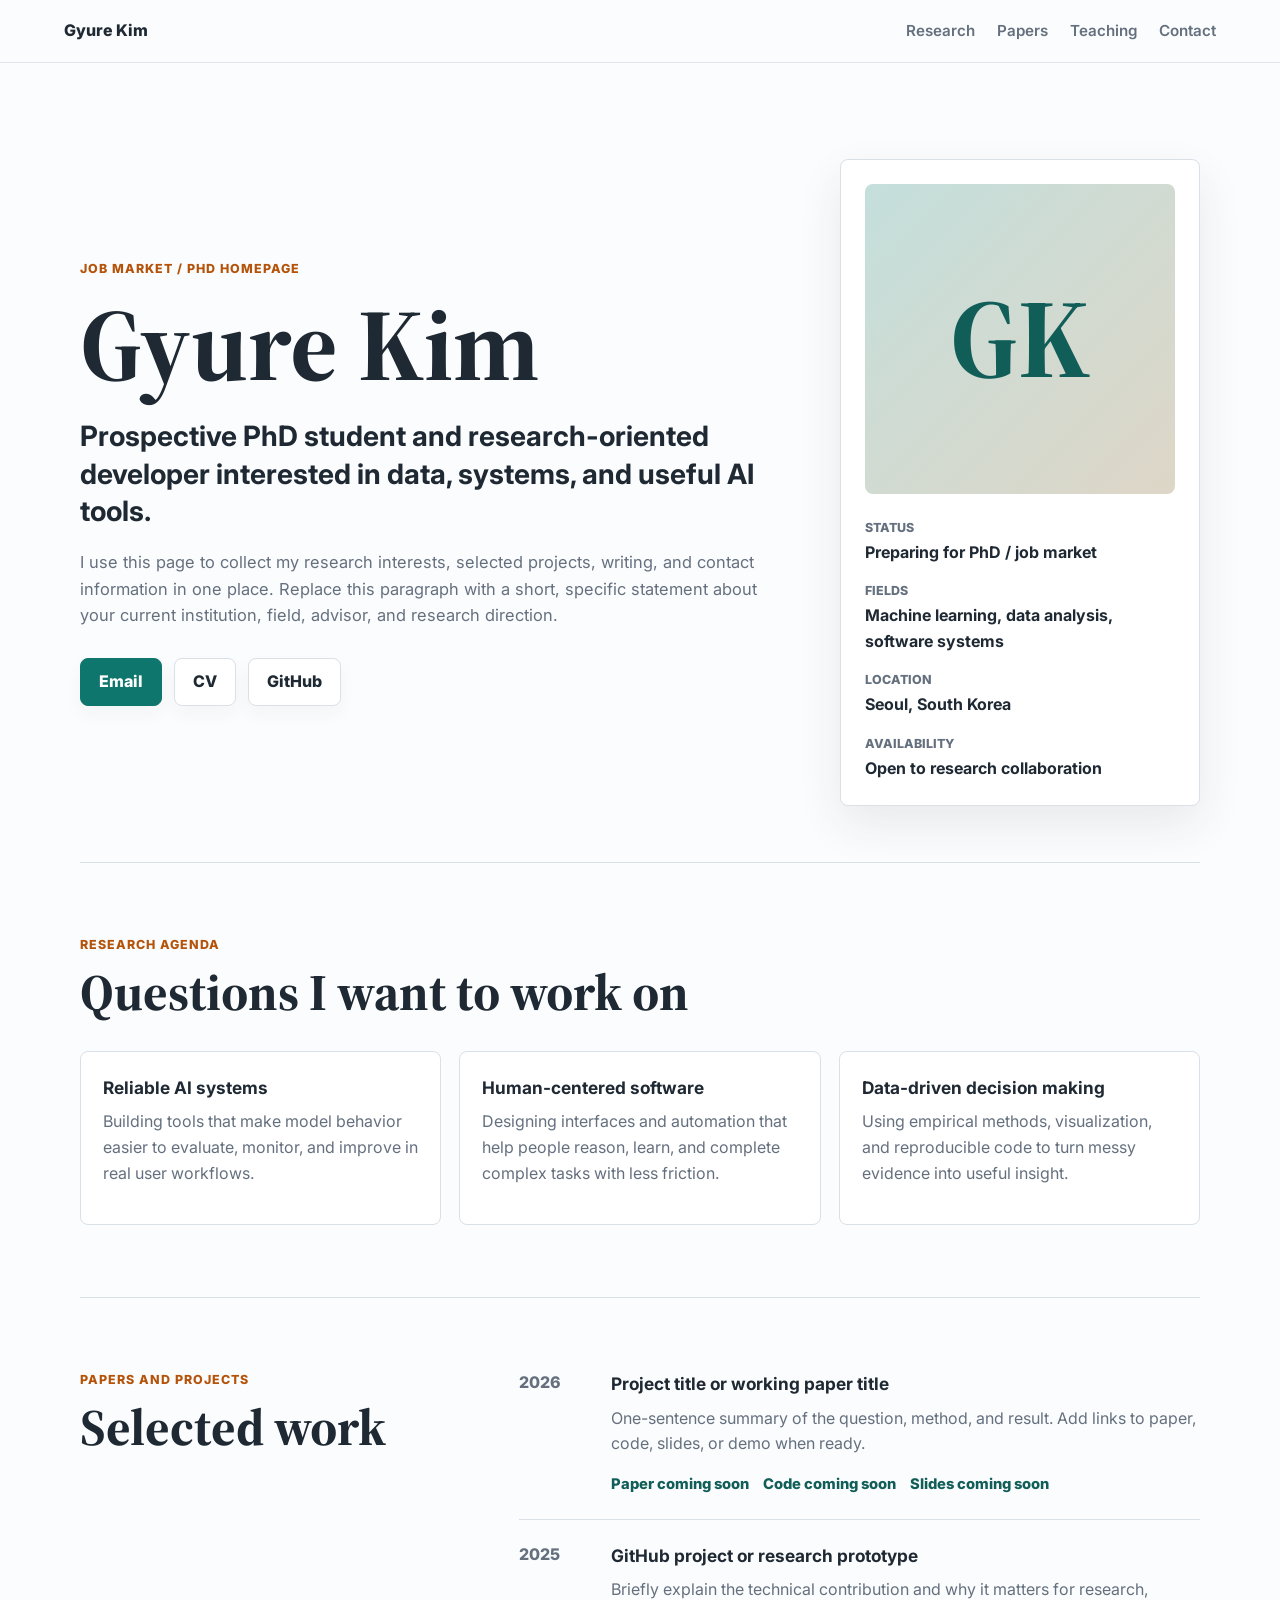
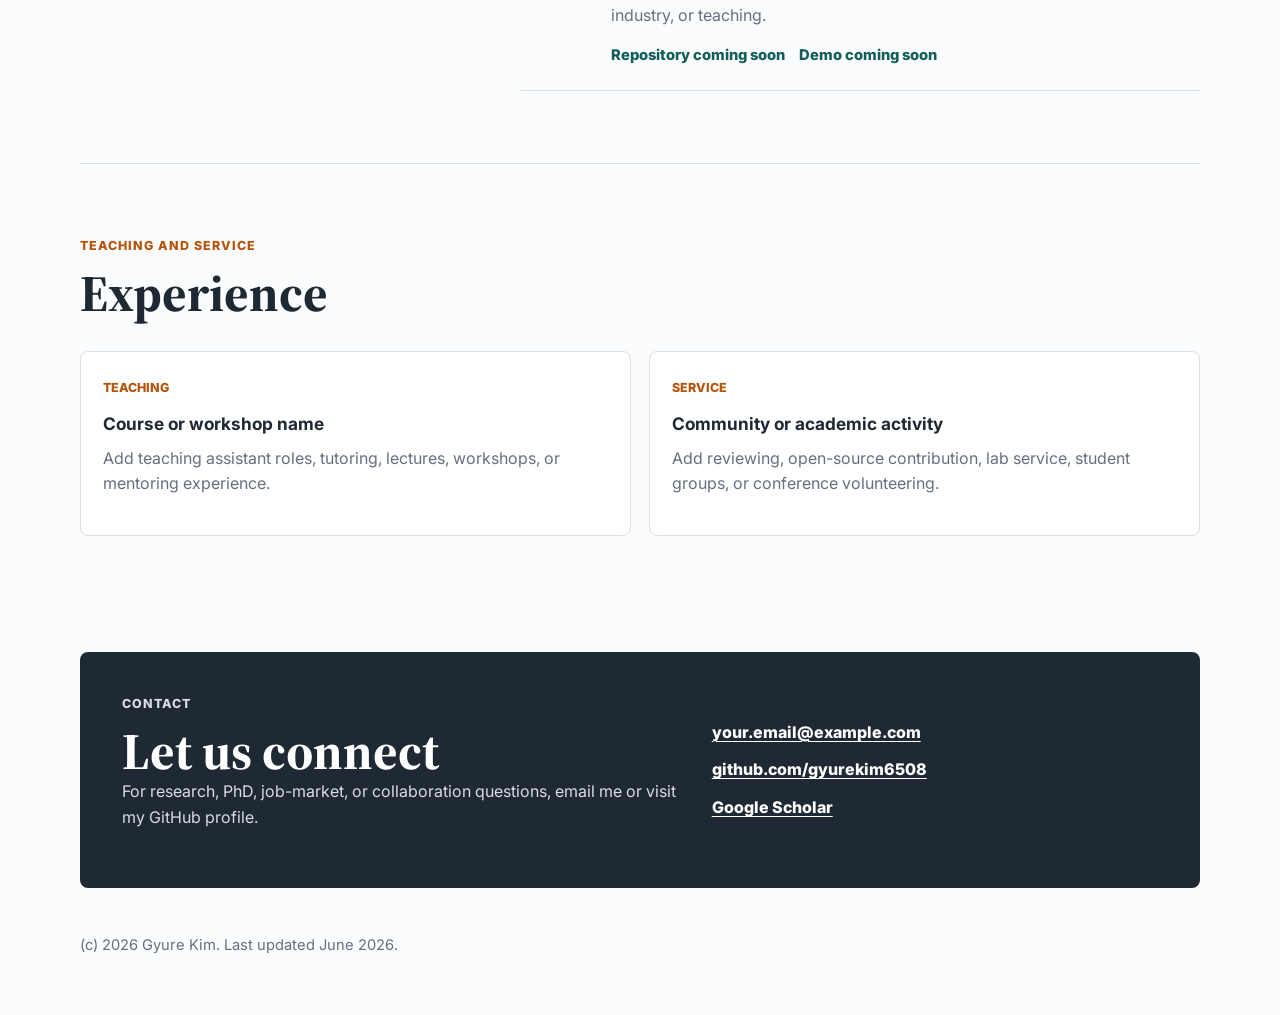
==== index.html @ 722abc33 "initial" ====
<!DOCTYPE html>
<html lang="en">
<head>
  <meta charset="UTF-8">
  <meta name="viewport" content="width=device-width, initial-scale=1.0">
  <meta name="description" content="Academic and job market homepage for Gyure Kim.">
  <title>Gyure Kim | Academic Homepage</title>
  <link rel="preconnect" href="https://fonts.googleapis.com">
  <link rel="preconnect" href="https://fonts.gstatic.com" crossorigin>
  <link href="https://fonts.googleapis.com/css2?family=Inter:wght@400;500;600;700;800&family=Source+Serif+4:wght@500;600;700&display=swap" rel="stylesheet">
  <link rel="stylesheet" href="styles.css">
</head>
<body>
  <header class="site-header">
    <a class="brand" href="#top">Gyure Kim</a>
    <nav class="nav" aria-label="Main navigation">
      <a href="#research">Research</a>
      <a href="#papers">Papers</a>
      <a href="#teaching">Teaching</a>
      <a href="#contact">Contact</a>
    </nav>
  </header>

  <main id="top">
    <section class="hero">
      <div class="hero-copy">
        <p class="eyebrow">Job market / PhD homepage</p>
        <h1>Gyure Kim</h1>
        <p class="subtitle">Prospective PhD student and research-oriented developer interested in data, systems, and useful AI tools.</p>
        <p class="intro">
          I use this page to collect my research interests, selected projects, writing, and contact information in one place.
          Replace this paragraph with a short, specific statement about your current institution, field, advisor, and research direction.
        </p>
        <div class="actions" aria-label="Important links">
          <a class="button primary" href="mailto:your.email@example.com">Email</a>
          <a class="button" href="cv.pdf">CV</a>
          <a class="button" href="https://github.com/gyurekim6508">GitHub</a>
        </div>
      </div>

      <aside class="profile-panel" aria-label="Profile summary">
        <div class="portrait" aria-hidden="true">GK</div>
        <dl>
          <div>
            <dt>Status</dt>
            <dd>Preparing for PhD / job market</dd>
          </div>
          <div>
            <dt>Fields</dt>
            <dd>Machine learning, data analysis, software systems</dd>
          </div>
          <div>
            <dt>Location</dt>
            <dd>Seoul, South Korea</dd>
          </div>
          <div>
            <dt>Availability</dt>
            <dd>Open to research collaboration</dd>
          </div>
        </dl>
      </aside>
    </section>

    <section class="section" id="research">
      <div class="section-heading">
        <p class="eyebrow">Research agenda</p>
        <h2>Questions I want to work on</h2>
      </div>
      <div class="research-grid">
        <article>
          <h3>Reliable AI systems</h3>
          <p>Building tools that make model behavior easier to evaluate, monitor, and improve in real user workflows.</p>
        </article>
        <article>
          <h3>Human-centered software</h3>
          <p>Designing interfaces and automation that help people reason, learn, and complete complex tasks with less friction.</p>
        </article>
        <article>
          <h3>Data-driven decision making</h3>
          <p>Using empirical methods, visualization, and reproducible code to turn messy evidence into useful insight.</p>
        </article>
      </div>
    </section>

    <section class="section split" id="papers">
      <div class="section-heading">
        <p class="eyebrow">Papers and projects</p>
        <h2>Selected work</h2>
      </div>
      <div class="work-list">
        <article class="work-item">
          <p class="year">2026</p>
          <div>
            <h3>Project title or working paper title</h3>
            <p>One-sentence summary of the question, method, and result. Add links to paper, code, slides, or demo when ready.</p>
            <div class="links">
              <span>Paper coming soon</span>
              <span>Code coming soon</span>
              <span>Slides coming soon</span>
            </div>
          </div>
        </article>
        <article class="work-item">
          <p class="year">2025</p>
          <div>
            <h3>GitHub project or research prototype</h3>
            <p>Briefly explain the technical contribution and why it matters for research, industry, or teaching.</p>
            <div class="links">
              <span>Repository coming soon</span>
              <span>Demo coming soon</span>
            </div>
          </div>
        </article>
      </div>
    </section>

    <section class="section" id="teaching">
      <div class="section-heading">
        <p class="eyebrow">Teaching and service</p>
        <h2>Experience</h2>
      </div>
      <div class="timeline">
        <article>
          <span>Teaching</span>
          <h3>Course or workshop name</h3>
          <p>Add teaching assistant roles, tutoring, lectures, workshops, or mentoring experience.</p>
        </article>
        <article>
          <span>Service</span>
          <h3>Community or academic activity</h3>
          <p>Add reviewing, open-source contribution, lab service, student groups, or conference volunteering.</p>
        </article>
      </div>
    </section>

    <section class="contact-band" id="contact">
      <div>
        <p class="eyebrow">Contact</p>
        <h2>Let us connect</h2>
        <p>For research, PhD, job-market, or collaboration questions, email me or visit my GitHub profile.</p>
      </div>
      <div class="contact-links">
        <a href="mailto:your.email@example.com">your.email@example.com</a>
        <a href="https://github.com/gyurekim6508">github.com/gyurekim6508</a>
        <a href="https://scholar.google.com/">Google Scholar</a>
      </div>
    </section>
  </main>

  <footer>
    <p>(c) 2026 Gyure Kim. Last updated June 2026.</p>
  </footer>
</body>
</html>
---- styles.css ----
:root {
  --ink: #1f2933;
  --muted: #65707f;
  --line: #d9e0e7;
  --paper: #fbfcfd;
  --panel: #ffffff;
  --accent: #0f766e;
  --accent-dark: #115e59;
  --warm: #b45309;
  --soft: #e7f3f1;
  --shadow: 0 18px 45px rgba(31, 41, 51, 0.09);
}

* {
  box-sizing: border-box;
}

html {
  scroll-behavior: smooth;
}

body {
  margin: 0;
  color: var(--ink);
  background: var(--paper);
  font-family: Inter, system-ui, -apple-system, BlinkMacSystemFont, "Segoe UI", sans-serif;
  line-height: 1.6;
}

a {
  color: inherit;
}

.site-header {
  position: sticky;
  top: 0;
  z-index: 10;
  display: flex;
  align-items: center;
  justify-content: space-between;
  gap: 24px;
  padding: 18px clamp(20px, 5vw, 72px);
  border-bottom: 1px solid rgba(217, 224, 231, 0.82);
  background: rgba(251, 252, 253, 0.9);
  backdrop-filter: blur(16px);
}

.brand {
  font-weight: 800;
  text-decoration: none;
}

.nav {
  display: flex;
  flex-wrap: wrap;
  justify-content: flex-end;
  gap: 10px 22px;
  color: var(--muted);
  font-size: 0.95rem;
  font-weight: 600;
}

.nav a {
  text-decoration: none;
}

.nav a:hover {
  color: var(--accent);
}

main {
  width: min(1120px, calc(100% - 40px));
  margin: 0 auto;
}

.hero {
  display: grid;
  grid-template-columns: minmax(0, 1.45fr) minmax(280px, 0.75fr);
  gap: clamp(28px, 5vw, 72px);
  align-items: center;
  min-height: 76vh;
  padding: clamp(48px, 8vw, 96px) 0 56px;
}

.eyebrow {
  margin: 0 0 10px;
  color: var(--warm);
  font-size: 0.78rem;
  font-weight: 800;
  letter-spacing: 0.08em;
  text-transform: uppercase;
}

h1,
h2,
h3,
p {
  margin-top: 0;
}

h1,
h2 {
  font-family: "Source Serif 4", Georgia, serif;
  line-height: 1.08;
}

h1 {
  margin-bottom: 18px;
  font-size: clamp(3.2rem, 8vw, 6.7rem);
}

h2 {
  margin-bottom: 0;
  font-size: clamp(2rem, 4vw, 3.4rem);
}

h3 {
  margin-bottom: 8px;
  font-size: 1.08rem;
}

.subtitle {
  max-width: 760px;
  margin-bottom: 18px;
  font-size: clamp(1.24rem, 2.2vw, 1.75rem);
  font-weight: 700;
  line-height: 1.35;
}

.intro {
  max-width: 710px;
  color: var(--muted);
  font-size: 1.03rem;
}

.actions {
  display: flex;
  flex-wrap: wrap;
  gap: 12px;
  margin-top: 30px;
}

.button {
  display: inline-flex;
  align-items: center;
  justify-content: center;
  min-height: 44px;
  padding: 10px 18px;
  border: 1px solid var(--line);
  border-radius: 8px;
  background: var(--panel);
  font-weight: 800;
  text-decoration: none;
  box-shadow: 0 8px 18px rgba(31, 41, 51, 0.04);
}

.button.primary {
  border-color: var(--accent);
  background: var(--accent);
  color: #ffffff;
}

.button:hover {
  transform: translateY(-1px);
}

.profile-panel {
  padding: 24px;
  border: 1px solid var(--line);
  border-radius: 8px;
  background: var(--panel);
  box-shadow: var(--shadow);
}

.portrait {
  display: grid;
  place-items: center;
  width: 100%;
  aspect-ratio: 1 / 1;
  margin-bottom: 24px;
  border-radius: 8px;
  background:
    linear-gradient(135deg, rgba(15, 118, 110, 0.16), rgba(180, 83, 9, 0.18)),
    var(--soft);
  color: var(--accent-dark);
  font-family: "Source Serif 4", Georgia, serif;
  font-size: clamp(4rem, 12vw, 7rem);
  font-weight: 700;
}

dl {
  display: grid;
  gap: 16px;
  margin: 0;
}

dt {
  color: var(--muted);
  font-size: 0.78rem;
  font-weight: 800;
  text-transform: uppercase;
}

dd {
  margin: 2px 0 0;
  font-weight: 700;
}

.section {
  padding: 72px 0;
  border-top: 1px solid var(--line);
}

.section-heading {
  max-width: 760px;
  margin-bottom: 30px;
}

.research-grid {
  display: grid;
  grid-template-columns: repeat(3, minmax(0, 1fr));
  gap: 18px;
}

.research-grid article,
.timeline article {
  padding: 22px;
  border: 1px solid var(--line);
  border-radius: 8px;
  background: var(--panel);
}

.research-grid p,
.timeline p,
.work-item p {
  color: var(--muted);
}

.split {
  display: grid;
  grid-template-columns: 0.72fr 1.28fr;
  gap: clamp(28px, 5vw, 56px);
}

.work-list {
  display: grid;
  gap: 22px;
}

.work-item {
  display: grid;
  grid-template-columns: 72px 1fr;
  gap: 20px;
  padding-bottom: 22px;
  border-bottom: 1px solid var(--line);
}

.year {
  color: var(--accent-dark);
  font-weight: 800;
}

.links {
  display: flex;
  flex-wrap: wrap;
  gap: 14px;
}

.links span,
.contact-links a {
  color: var(--accent-dark);
  font-weight: 800;
}

.contact-links a {
  text-decoration-thickness: 0.08em;
  text-underline-offset: 0.2em;
}

.links span {
  font-size: 0.92rem;
}

.timeline {
  display: grid;
  grid-template-columns: repeat(2, minmax(0, 1fr));
  gap: 18px;
}

.timeline span {
  display: inline-block;
  margin-bottom: 12px;
  color: var(--warm);
  font-size: 0.78rem;
  font-weight: 800;
  text-transform: uppercase;
}

.contact-band {
  display: grid;
  grid-template-columns: 1fr 0.8fr;
  gap: 32px;
  align-items: center;
  margin: 44px 0 28px;
  padding: clamp(26px, 5vw, 42px);
  border-radius: 8px;
  background: var(--ink);
  color: #ffffff;
}

.contact-band p {
  color: #d7dde4;
}

.contact-links {
  display: grid;
  gap: 12px;
}

.contact-links a {
  color: #ffffff;
}

footer {
  width: min(1120px, calc(100% - 40px));
  margin: 0 auto;
  padding: 18px 0 42px;
  color: var(--muted);
  font-size: 0.92rem;
}

@media (max-width: 820px) {
  .site-header {
    align-items: flex-start;
    flex-direction: column;
  }

  .nav {
    justify-content: flex-start;
  }

  .hero,
  .split,
  .contact-band {
    grid-template-columns: 1fr;
  }

  .hero {
    min-height: auto;
  }

  .profile-panel {
    max-width: 430px;
  }

  .research-grid,
  .timeline {
    grid-template-columns: 1fr;
  }
}

@media (max-width: 520px) {
  main,
  footer {
    width: min(100% - 28px, 1120px);
  }

  .site-header {
    padding: 14px;
  }

  .nav {
    gap: 8px 14px;
    font-size: 0.88rem;
  }

  h1 {
    font-size: 3rem;
  }

  .work-item {
    grid-template-columns: 1fr;
    gap: 4px;
  }
}
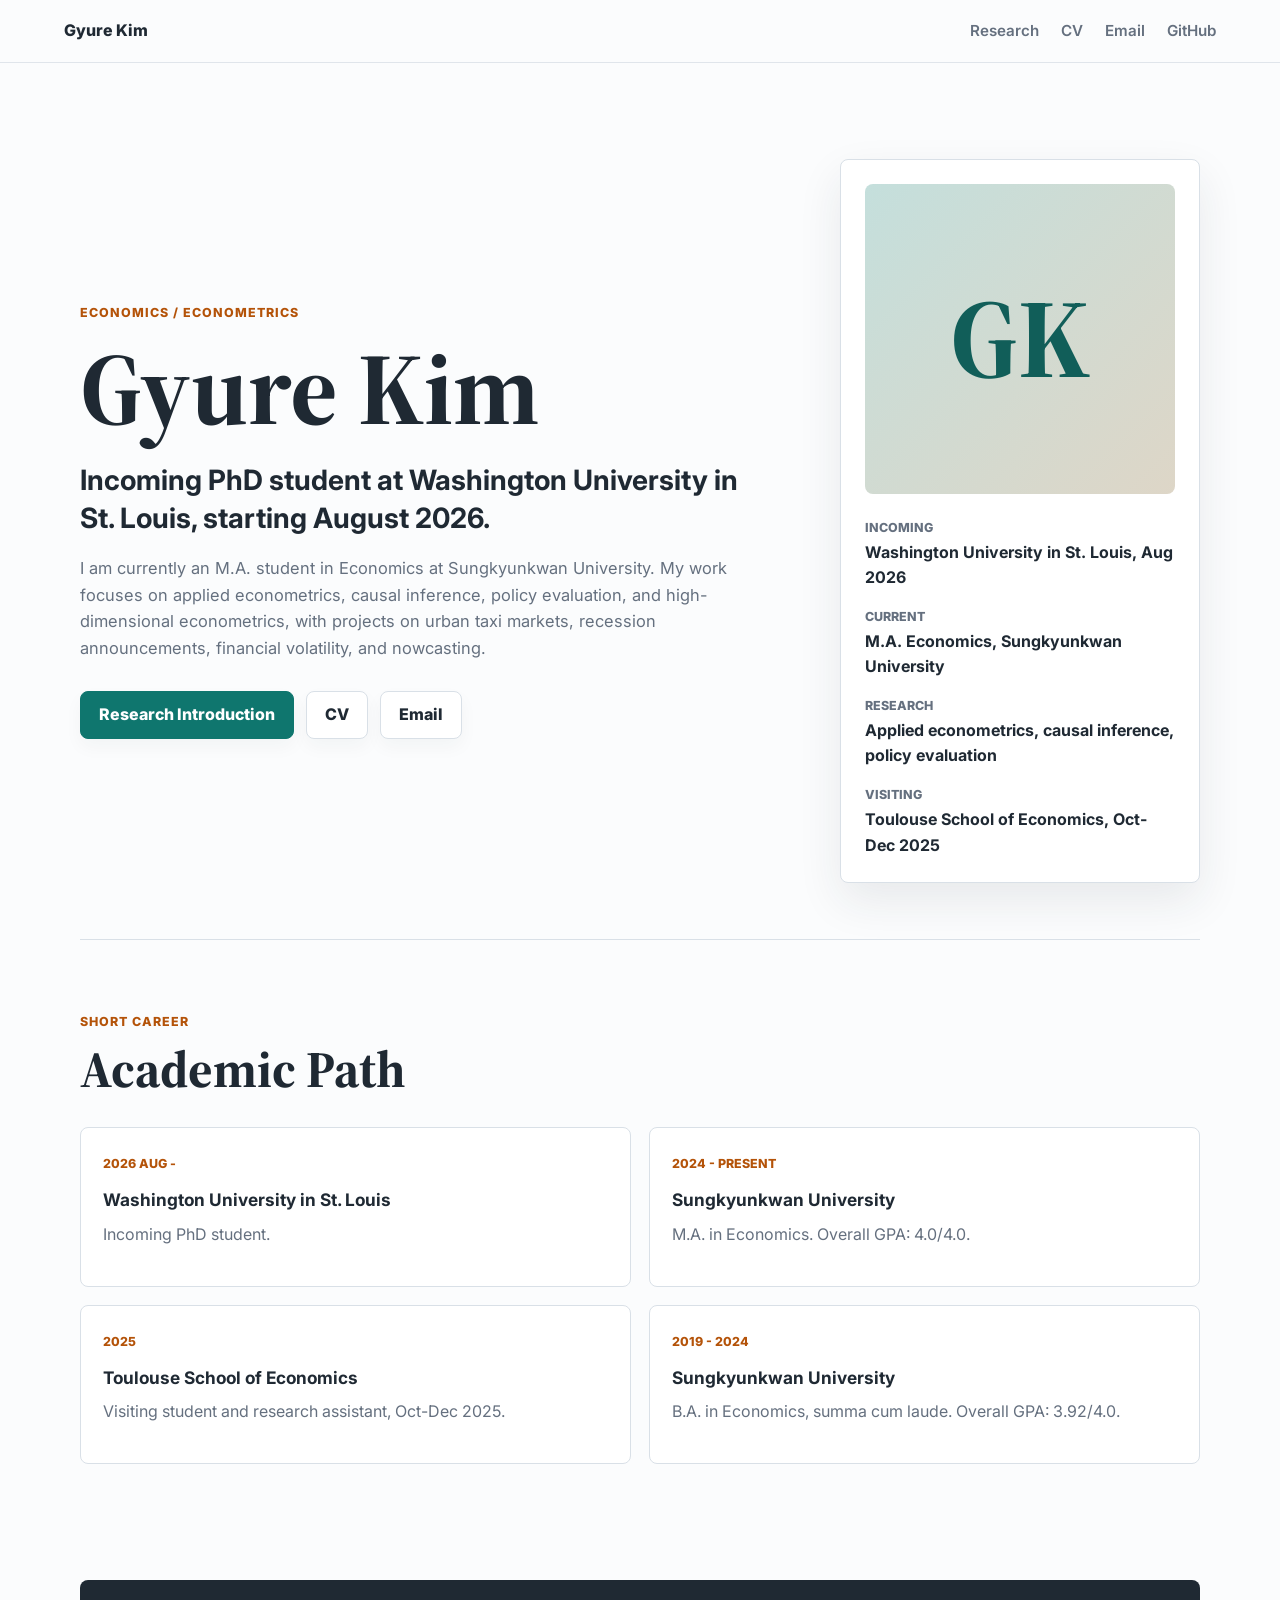
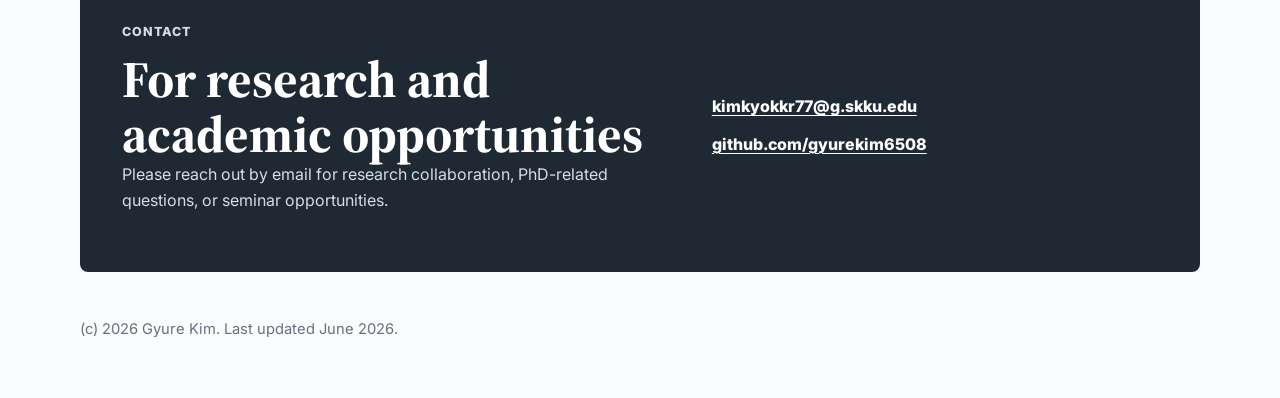
==== commit b72b9296: "second" ====
--- a/index.html
+++ b/index.html
@@ -3,8 +3,8 @@
 <head>
   <meta charset="UTF-8">
   <meta name="viewport" content="width=device-width, initial-scale=1.0">
-  <meta name="description" content="Academic and job market homepage for Gyure Kim.">
-  <title>Gyure Kim | Academic Homepage</title>
+  <meta name="description" content="Gyure Kim academic homepage.">
+  <title>Gyure Kim</title>
   <link rel="preconnect" href="https://fonts.googleapis.com">
   <link rel="preconnect" href="https://fonts.gstatic.com" crossorigin>
   <link href="https://fonts.googleapis.com/css2?family=Inter:wght@400;500;600;700;800&family=Source+Serif+4:wght@500;600;700&display=swap" rel="stylesheet">
@@ -12,137 +12,96 @@
 </head>
 <body>
   <header class="site-header">
-    <a class="brand" href="#top">Gyure Kim</a>
+    <a class="brand" href="index.html">Gyure Kim</a>
     <nav class="nav" aria-label="Main navigation">
-      <a href="#research">Research</a>
-      <a href="#papers">Papers</a>
-      <a href="#teaching">Teaching</a>
-      <a href="#contact">Contact</a>
+      <a href="research.html">Research</a>
+      <a href="cv.html">CV</a>
+      <a href="mailto:kimkyokkr77@g.skku.edu">Email</a>
+      <a href="https://github.com/gyurekim6508">GitHub</a>
     </nav>
   </header>
 
-  <main id="top">
-    <section class="hero">
+  <main>
+    <section class="home-hero">
       <div class="hero-copy">
-        <p class="eyebrow">Job market / PhD homepage</p>
+        <p class="eyebrow">Economics / econometrics</p>
         <h1>Gyure Kim</h1>
-        <p class="subtitle">Prospective PhD student and research-oriented developer interested in data, systems, and useful AI tools.</p>
+        <p class="subtitle">
+          Incoming PhD student at Washington University in St. Louis, starting August 2026.
+        </p>
         <p class="intro">
-          I use this page to collect my research interests, selected projects, writing, and contact information in one place.
-          Replace this paragraph with a short, specific statement about your current institution, field, advisor, and research direction.
+          I am currently an M.A. student in Economics at Sungkyunkwan University. My work focuses on applied econometrics,
+          causal inference, policy evaluation, and high-dimensional econometrics, with projects on urban taxi markets,
+          recession announcements, financial volatility, and nowcasting.
         </p>
         <div class="actions" aria-label="Important links">
-          <a class="button primary" href="mailto:your.email@example.com">Email</a>
-          <a class="button" href="cv.pdf">CV</a>
-          <a class="button" href="https://github.com/gyurekim6508">GitHub</a>
+          <a class="button primary" href="research.html">Research Introduction</a>
+          <a class="button" href="cv.html">CV</a>
+          <a class="button" href="mailto:kimkyokkr77@g.skku.edu">Email</a>
         </div>
       </div>
 
-      <aside class="profile-panel" aria-label="Profile summary">
+      <aside class="profile-panel compact" aria-label="Short profile">
         <div class="portrait" aria-hidden="true">GK</div>
         <dl>
           <div>
-            <dt>Status</dt>
-            <dd>Preparing for PhD / job market</dd>
+            <dt>Incoming</dt>
+            <dd>Washington University in St. Louis, Aug 2026</dd>
           </div>
           <div>
-            <dt>Fields</dt>
-            <dd>Machine learning, data analysis, software systems</dd>
+            <dt>Current</dt>
+            <dd>M.A. Economics, Sungkyunkwan University</dd>
           </div>
           <div>
-            <dt>Location</dt>
-            <dd>Seoul, South Korea</dd>
+            <dt>Research</dt>
+            <dd>Applied econometrics, causal inference, policy evaluation</dd>
           </div>
           <div>
-            <dt>Availability</dt>
-            <dd>Open to research collaboration</dd>
+            <dt>Visiting</dt>
+            <dd>Toulouse School of Economics, Oct-Dec 2025</dd>
           </div>
         </dl>
       </aside>
     </section>
 
-    <section class="section" id="research">
+    <section class="section">
       <div class="section-heading">
-        <p class="eyebrow">Research agenda</p>
-        <h2>Questions I want to work on</h2>
+        <p class="eyebrow">Short career</p>
+        <h2>Academic Path</h2>
       </div>
-      <div class="research-grid">
+      <div class="timeline">
         <article>
-          <h3>Reliable AI systems</h3>
-          <p>Building tools that make model behavior easier to evaluate, monitor, and improve in real user workflows.</p>
+          <span>2026 Aug -</span>
+          <h3>Washington University in St. Louis</h3>
+          <p>Incoming PhD student.</p>
         </article>
         <article>
-          <h3>Human-centered software</h3>
-          <p>Designing interfaces and automation that help people reason, learn, and complete complex tasks with less friction.</p>
+          <span>2024 - Present</span>
+          <h3>Sungkyunkwan University</h3>
+          <p>M.A. in Economics. Overall GPA: 4.0/4.0.</p>
         </article>
         <article>
-          <h3>Data-driven decision making</h3>
-          <p>Using empirical methods, visualization, and reproducible code to turn messy evidence into useful insight.</p>
+          <span>2025</span>
+          <h3>Toulouse School of Economics</h3>
+          <p>Visiting student and research assistant, Oct-Dec 2025.</p>
+        </article>
+        <article>
+          <span>2019 - 2024</span>
+          <h3>Sungkyunkwan University</h3>
+          <p>B.A. in Economics, summa cum laude. Overall GPA: 3.92/4.0.</p>
         </article>
       </div>
     </section>
 
-    <section class="section split" id="papers">
-      <div class="section-heading">
-        <p class="eyebrow">Papers and projects</p>
-        <h2>Selected work</h2>
-      </div>
-      <div class="work-list">
-        <article class="work-item">
-          <p class="year">2026</p>
-          <div>
-            <h3>Project title or working paper title</h3>
-            <p>One-sentence summary of the question, method, and result. Add links to paper, code, slides, or demo when ready.</p>
-            <div class="links">
-              <span>Paper coming soon</span>
-              <span>Code coming soon</span>
-              <span>Slides coming soon</span>
-            </div>
-          </div>
-        </article>
-        <article class="work-item">
-          <p class="year">2025</p>
-          <div>
-            <h3>GitHub project or research prototype</h3>
-            <p>Briefly explain the technical contribution and why it matters for research, industry, or teaching.</p>
-            <div class="links">
-              <span>Repository coming soon</span>
-              <span>Demo coming soon</span>
-            </div>
-          </div>
-        </article>
-      </div>
-    </section>
-
-    <section class="section" id="teaching">
-      <div class="section-heading">
-        <p class="eyebrow">Teaching and service</p>
-        <h2>Experience</h2>
-      </div>
-      <div class="timeline">
-        <article>
-          <span>Teaching</span>
-          <h3>Course or workshop name</h3>
-          <p>Add teaching assistant roles, tutoring, lectures, workshops, or mentoring experience.</p>
-        </article>
-        <article>
-          <span>Service</span>
-          <h3>Community or academic activity</h3>
-          <p>Add reviewing, open-source contribution, lab service, student groups, or conference volunteering.</p>
-        </article>
-      </div>
-    </section>
-
-    <section class="contact-band" id="contact">
+    <section class="contact-band">
       <div>
         <p class="eyebrow">Contact</p>
-        <h2>Let us connect</h2>
-        <p>For research, PhD, job-market, or collaboration questions, email me or visit my GitHub profile.</p>
+        <h2>For research and academic opportunities</h2>
+        <p>Please reach out by email for research collaboration, PhD-related questions, or seminar opportunities.</p>
       </div>
       <div class="contact-links">
-        <a href="mailto:your.email@example.com">your.email@example.com</a>
+        <a href="mailto:kimkyokkr77@g.skku.edu">kimkyokkr77@g.skku.edu</a>
         <a href="https://github.com/gyurekim6508">github.com/gyurekim6508</a>
-        <a href="https://scholar.google.com/">Google Scholar</a>
       </div>
     </section>
   </main>
--- a/styles.css
+++ b/styles.css
@@ -73,7 +73,7 @@
   margin: 0 auto;
 }
 
-.hero {
+.home-hero {
   display: grid;
   grid-template-columns: minmax(0, 1.45fr) minmax(280px, 0.75fr);
   gap: clamp(28px, 5vw, 72px);
@@ -107,6 +107,11 @@
 h1 {
   margin-bottom: 18px;
   font-size: clamp(3.2rem, 8vw, 6.7rem);
+}
+
+.page-hero h1 {
+  max-width: 960px;
+  font-size: clamp(2.7rem, 6vw, 5.4rem);
 }
 
 h2 {
@@ -172,6 +177,10 @@
   box-shadow: var(--shadow);
 }
 
+.profile-panel.compact {
+  align-self: start;
+}
+
 .portrait {
   display: grid;
   place-items: center;
@@ -211,6 +220,11 @@
   border-top: 1px solid var(--line);
 }
 
+.page-hero {
+  padding: clamp(52px, 8vw, 100px) 0 54px;
+  border-bottom: 1px solid var(--line);
+}
+
 .section-heading {
   max-width: 760px;
   margin-bottom: 30px;
@@ -321,6 +335,67 @@
   color: #ffffff;
 }
 
+.cv-head {
+  display: grid;
+  grid-template-columns: 1fr auto;
+  gap: 28px;
+  align-items: end;
+}
+
+.cv-links {
+  min-width: 260px;
+  padding: 18px;
+  border: 1px solid var(--line);
+  border-radius: 8px;
+  background: var(--panel);
+}
+
+.cv-links a {
+  color: var(--accent-dark);
+}
+
+.cv-section {
+  display: grid;
+  grid-template-columns: minmax(190px, 0.32fr) minmax(0, 1fr);
+  gap: clamp(24px, 5vw, 60px);
+  padding: 42px 0;
+  border-bottom: 1px solid var(--line);
+}
+
+.cv-section h2 {
+  font-size: clamp(1.6rem, 3vw, 2.25rem);
+}
+
+.cv-section > p {
+  color: var(--muted);
+}
+
+.cv-list {
+  display: grid;
+  gap: 22px;
+}
+
+.cv-list article {
+  display: grid;
+  grid-template-columns: minmax(120px, 0.24fr) minmax(0, 1fr);
+  gap: 18px;
+}
+
+.cv-list h3 {
+  margin-bottom: 4px;
+}
+
+.cv-list p {
+  margin-bottom: 0;
+  color: var(--muted);
+}
+
+.cv-list .date {
+  color: var(--accent-dark);
+  font-size: 0.9rem;
+  font-weight: 800;
+}
+
 footer {
   width: min(1120px, calc(100% - 40px));
   margin: 0 auto;
@@ -339,13 +414,15 @@
     justify-content: flex-start;
   }
 
-  .hero,
+  .home-hero,
   .split,
-  .contact-band {
+  .contact-band,
+  .cv-head,
+  .cv-section {
     grid-template-columns: 1fr;
   }
 
-  .hero {
+  .home-hero {
     min-height: auto;
   }
 
@@ -356,6 +433,11 @@
   .research-grid,
   .timeline {
     grid-template-columns: 1fr;
+  }
+
+  .cv-list article {
+    grid-template-columns: 1fr;
+    gap: 4px;
   }
 }
 
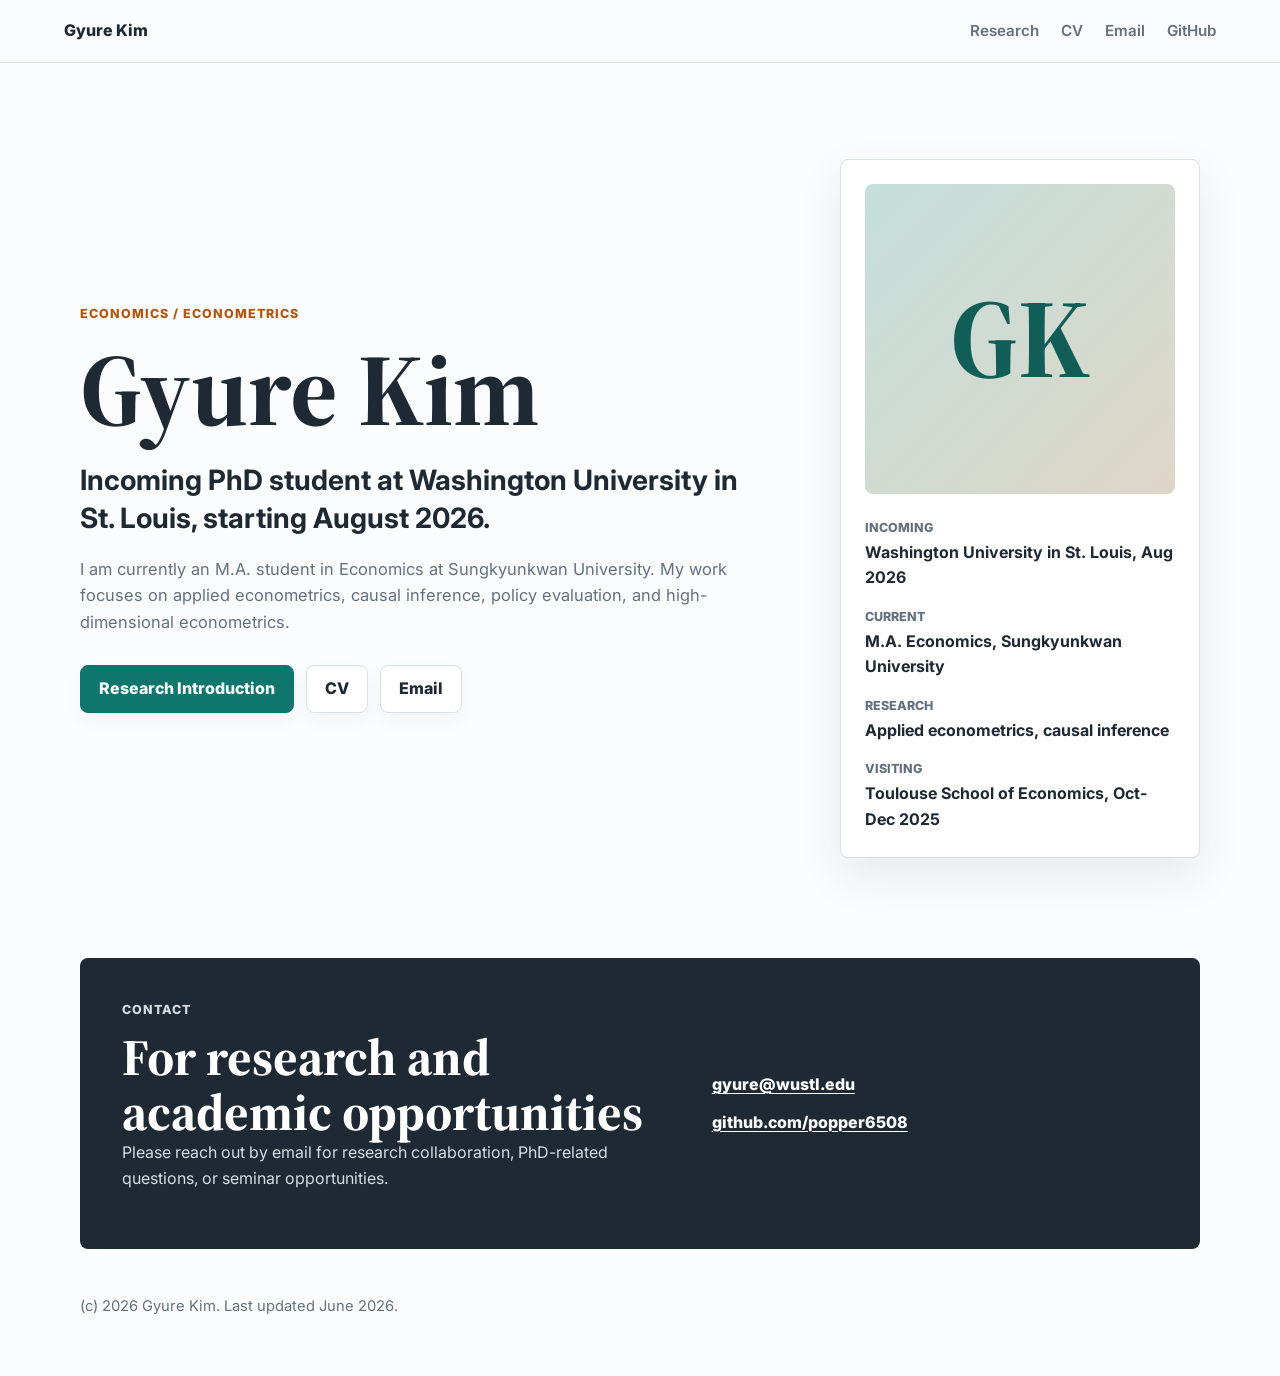
==== commit 496f7845: "fix" ====
--- a/index.html
+++ b/index.html
@@ -17,7 +17,7 @@
       <a href="research.html">Research</a>
       <a href="cv.html">CV</a>
       <a href="mailto:kimkyokkr77@g.skku.edu">Email</a>
-      <a href="https://github.com/gyurekim6508">GitHub</a>
+      <a href="https://github.com/popper6508">GitHub</a>
     </nav>
   </header>
 
@@ -31,13 +31,12 @@
         </p>
         <p class="intro">
           I am currently an M.A. student in Economics at Sungkyunkwan University. My work focuses on applied econometrics,
-          causal inference, policy evaluation, and high-dimensional econometrics, with projects on urban taxi markets,
-          recession announcements, financial volatility, and nowcasting.
+          causal inference, policy evaluation, and high-dimensional econometrics.
         </p>
         <div class="actions" aria-label="Important links">
           <a class="button primary" href="research.html">Research Introduction</a>
           <a class="button" href="cv.html">CV</a>
-          <a class="button" href="mailto:kimkyokkr77@g.skku.edu">Email</a>
+          <a class="button" href="mailto:gyure@wustl.edu">Email</a>
         </div>
       </div>
 
@@ -54,7 +53,7 @@
           </div>
           <div>
             <dt>Research</dt>
-            <dd>Applied econometrics, causal inference, policy evaluation</dd>
+            <dd>Applied econometrics, causal inference</dd>
           </div>
           <div>
             <dt>Visiting</dt>
@@ -64,35 +63,6 @@
       </aside>
     </section>
 
-    <section class="section">
-      <div class="section-heading">
-        <p class="eyebrow">Short career</p>
-        <h2>Academic Path</h2>
-      </div>
-      <div class="timeline">
-        <article>
-          <span>2026 Aug -</span>
-          <h3>Washington University in St. Louis</h3>
-          <p>Incoming PhD student.</p>
-        </article>
-        <article>
-          <span>2024 - Present</span>
-          <h3>Sungkyunkwan University</h3>
-          <p>M.A. in Economics. Overall GPA: 4.0/4.0.</p>
-        </article>
-        <article>
-          <span>2025</span>
-          <h3>Toulouse School of Economics</h3>
-          <p>Visiting student and research assistant, Oct-Dec 2025.</p>
-        </article>
-        <article>
-          <span>2019 - 2024</span>
-          <h3>Sungkyunkwan University</h3>
-          <p>B.A. in Economics, summa cum laude. Overall GPA: 3.92/4.0.</p>
-        </article>
-      </div>
-    </section>
-
     <section class="contact-band">
       <div>
         <p class="eyebrow">Contact</p>
@@ -100,8 +70,8 @@
         <p>Please reach out by email for research collaboration, PhD-related questions, or seminar opportunities.</p>
       </div>
       <div class="contact-links">
-        <a href="mailto:kimkyokkr77@g.skku.edu">kimkyokkr77@g.skku.edu</a>
-        <a href="https://github.com/gyurekim6508">github.com/gyurekim6508</a>
+        <a href="mailto:gyure@wustl.edu">gyure@wustl.edu</a>
+        <a href="https://github.com/popper6508">github.com/popper6508</a>
       </div>
     </section>
   </main>
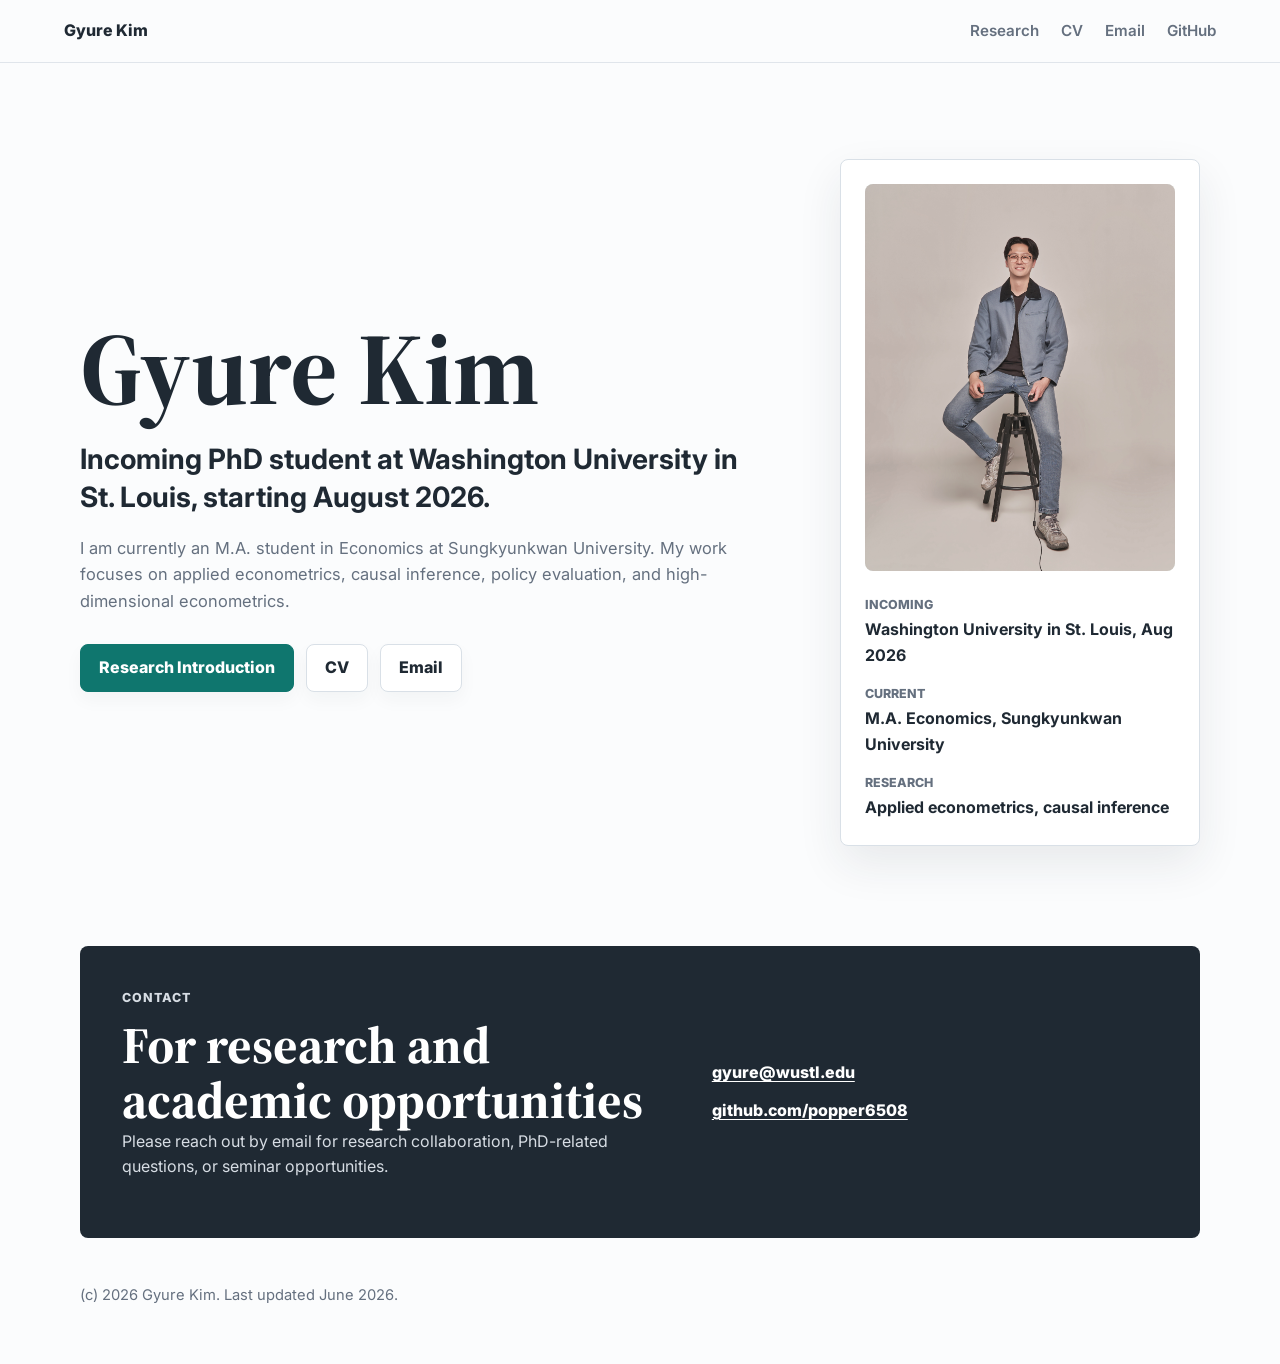
==== commit c2730248: "research and photo update" ====
--- a/index.html
+++ b/index.html
@@ -24,7 +24,6 @@
   <main>
     <section class="home-hero">
       <div class="hero-copy">
-        <p class="eyebrow">Economics / econometrics</p>
         <h1>Gyure Kim</h1>
         <p class="subtitle">
           Incoming PhD student at Washington University in St. Louis, starting August 2026.
@@ -41,7 +40,7 @@
       </div>
 
       <aside class="profile-panel compact" aria-label="Short profile">
-        <div class="portrait" aria-hidden="true">GK</div>
+        <img class="profile-photo" src="Photo.jpg" alt="Portrait of Gyure Kim">
         <dl>
           <div>
             <dt>Incoming</dt>
@@ -54,10 +53,6 @@
           <div>
             <dt>Research</dt>
             <dd>Applied econometrics, causal inference</dd>
-          </div>
-          <div>
-            <dt>Visiting</dt>
-            <dd>Toulouse School of Economics, Oct-Dec 2025</dd>
           </div>
         </dl>
       </aside>
--- a/styles.css
+++ b/styles.css
@@ -181,6 +181,17 @@
   align-self: start;
 }
 
+.profile-photo {
+  display: block;
+  width: 100%;
+  aspect-ratio: 4 / 5;
+  margin-bottom: 24px;
+  border-radius: 8px;
+  object-fit: cover;
+  object-position: 50% 18%;
+  background: var(--soft);
+}
+
 .portrait {
   display: grid;
   place-items: center;
@@ -263,10 +274,35 @@
 
 .work-item {
   display: grid;
-  grid-template-columns: 72px 1fr;
+  grid-template-columns: 92px 1fr;
   gap: 20px;
   padding-bottom: 22px;
   border-bottom: 1px solid var(--line);
+}
+
+.research-paper {
+  padding-bottom: 30px;
+}
+
+.research-paper h3 {
+  max-width: 760px;
+  font-size: 1.2rem;
+  line-height: 1.35;
+}
+
+.research-paper .authors {
+  color: var(--ink);
+  font-weight: 700;
+}
+
+.abstract {
+  max-width: 820px;
+  margin-top: 12px;
+}
+
+.abstract-label {
+  color: var(--ink);
+  font-weight: 800;
 }
 
 .year {
@@ -394,6 +430,33 @@
   color: var(--accent-dark);
   font-size: 0.9rem;
   font-weight: 800;
+}
+
+.pdf-section {
+  padding: 36px 0 72px;
+}
+
+.pdf-toolbar {
+  display: flex;
+  align-items: center;
+  justify-content: space-between;
+  gap: 16px;
+  margin-bottom: 16px;
+}
+
+.pdf-toolbar p {
+  margin: 0;
+  color: var(--muted);
+  font-weight: 800;
+}
+
+.pdf-viewer {
+  display: block;
+  width: 100%;
+  min-height: 78vh;
+  border: 1px solid var(--line);
+  border-radius: 8px;
+  background: var(--panel);
 }
 
 footer {
@@ -439,6 +502,11 @@
     grid-template-columns: 1fr;
     gap: 4px;
   }
+
+  .pdf-toolbar {
+    align-items: flex-start;
+    flex-direction: column;
+  }
 }
 
 @media (max-width: 520px) {
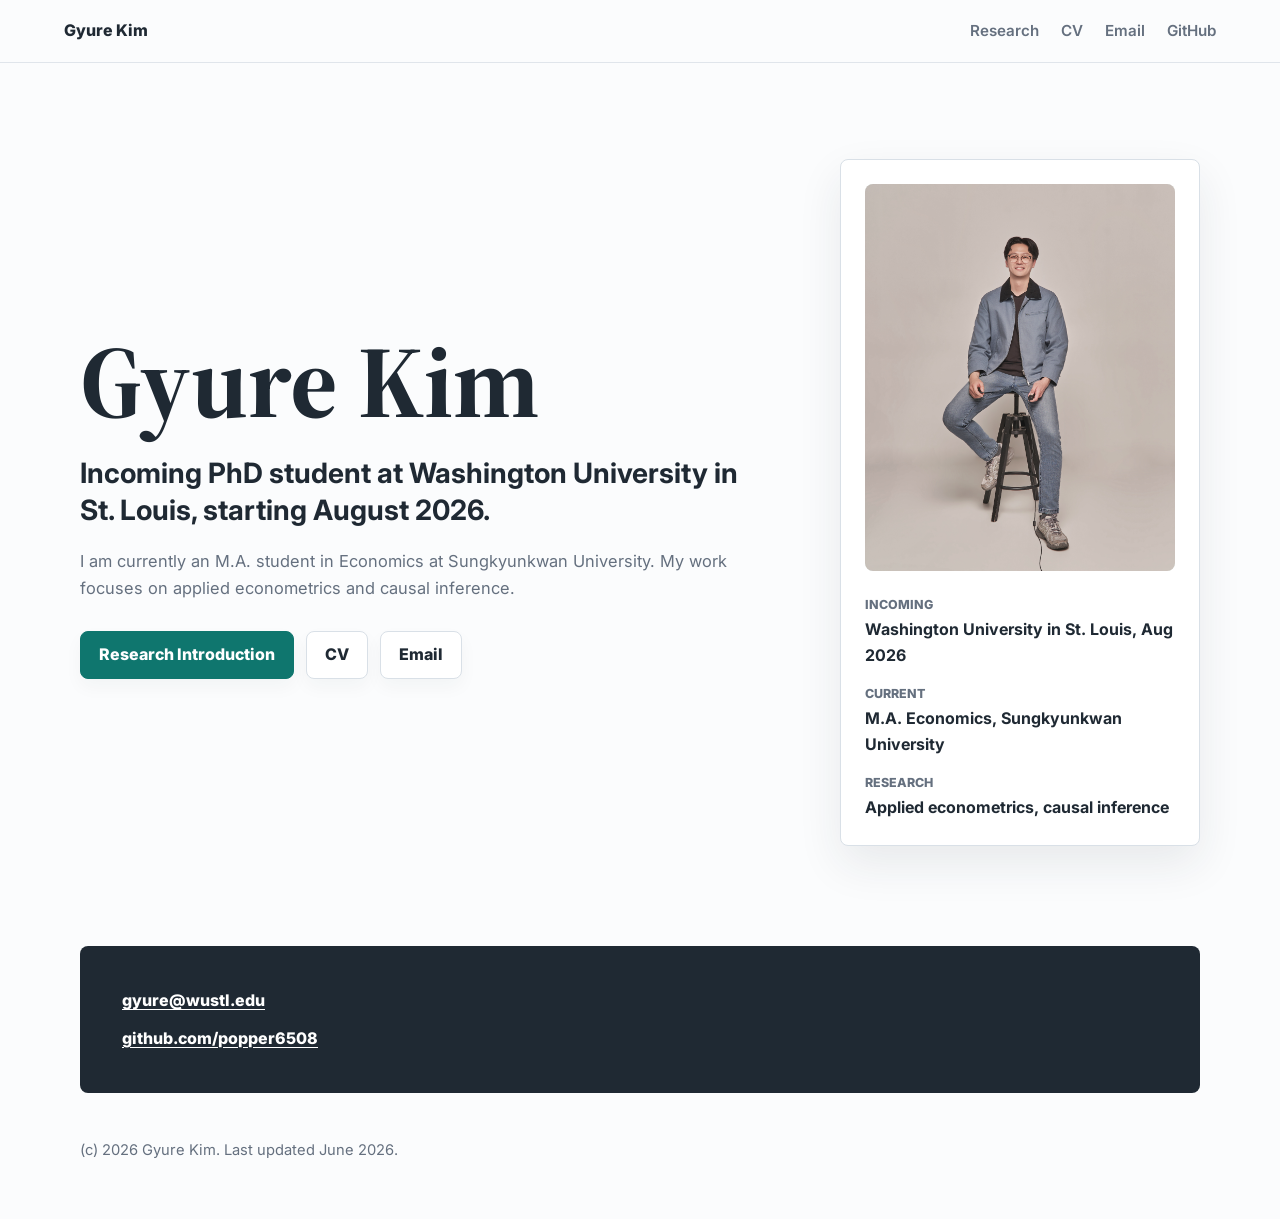
==== commit f8a1823a: "Update" ====
--- a/index.html
+++ b/index.html
@@ -29,8 +29,7 @@
           Incoming PhD student at Washington University in St. Louis, starting August 2026.
         </p>
         <p class="intro">
-          I am currently an M.A. student in Economics at Sungkyunkwan University. My work focuses on applied econometrics,
-          causal inference, policy evaluation, and high-dimensional econometrics.
+          I am currently an M.A. student in Economics at Sungkyunkwan University. My work focuses on applied econometrics and causal inference.
         </p>
         <div class="actions" aria-label="Important links">
           <a class="button primary" href="research.html">Research Introduction</a>
@@ -59,11 +58,6 @@
     </section>
 
     <section class="contact-band">
-      <div>
-        <p class="eyebrow">Contact</p>
-        <h2>For research and academic opportunities</h2>
-        <p>Please reach out by email for research collaboration, PhD-related questions, or seminar opportunities.</p>
-      </div>
       <div class="contact-links">
         <a href="mailto:gyure@wustl.edu">gyure@wustl.edu</a>
         <a href="https://github.com/popper6508">github.com/popper6508</a>
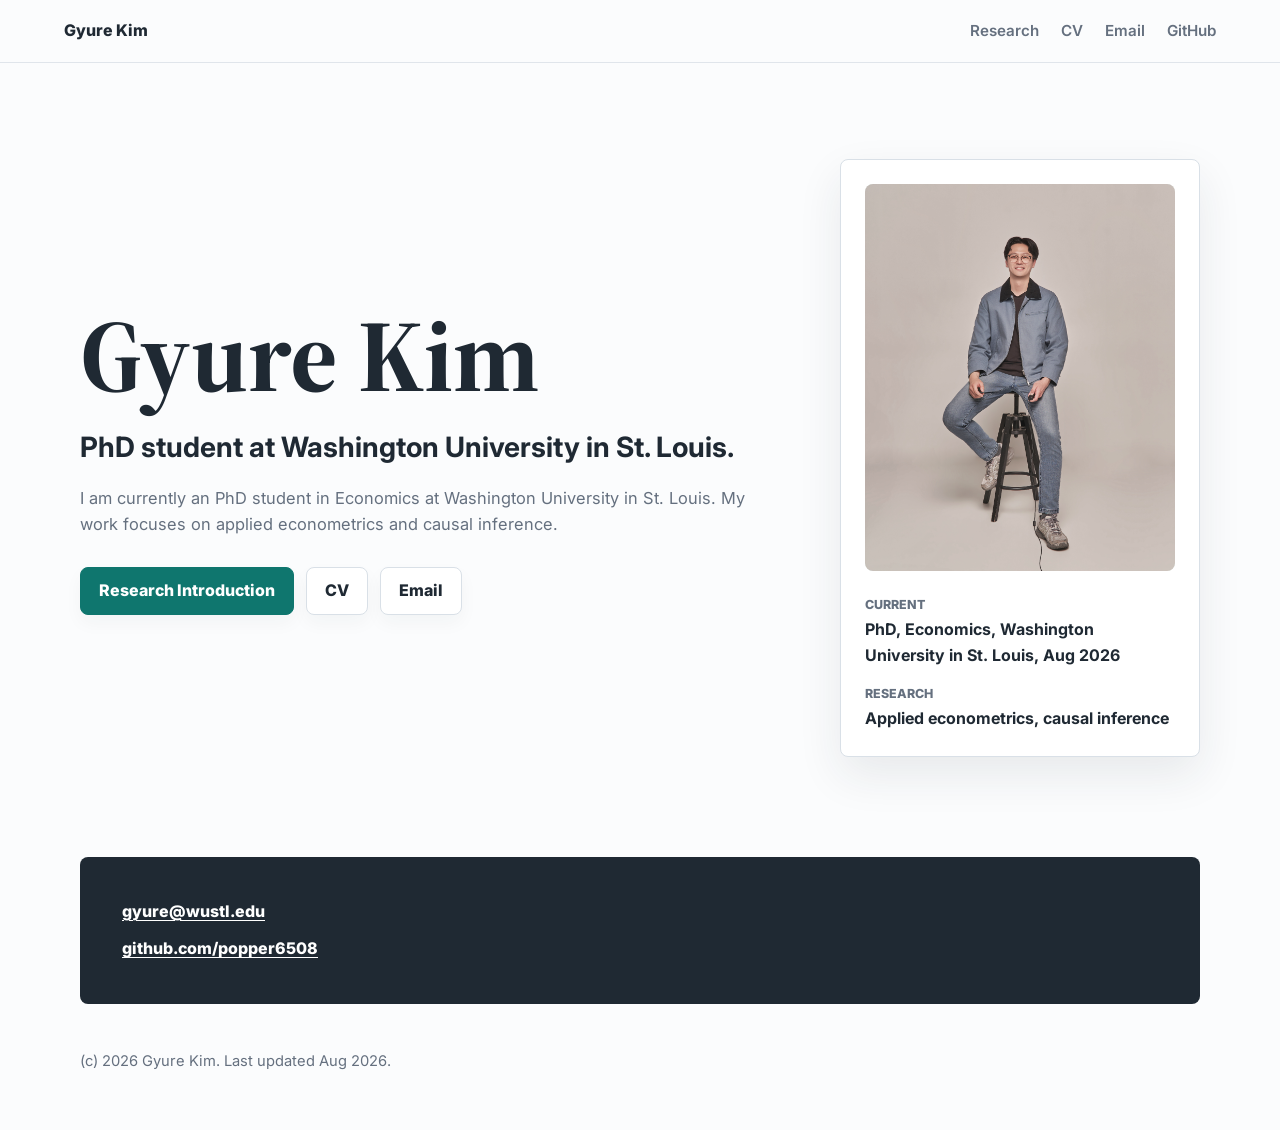
==== commit 04447895: "Update260812" ====
--- a/index.html
+++ b/index.html
@@ -16,7 +16,7 @@
     <nav class="nav" aria-label="Main navigation">
       <a href="research.html">Research</a>
       <a href="cv.html">CV</a>
-      <a href="mailto:kimkyokkr77@g.skku.edu">Email</a>
+      <a href="mailto:gyure@wustl.edu">Email</a>
       <a href="https://github.com/popper6508">GitHub</a>
     </nav>
   </header>
@@ -26,10 +26,10 @@
       <div class="hero-copy">
         <h1>Gyure Kim</h1>
         <p class="subtitle">
-          Incoming PhD student at Washington University in St. Louis, starting August 2026.
+          PhD student at Washington University in St. Louis.
         </p>
         <p class="intro">
-          I am currently an M.A. student in Economics at Sungkyunkwan University. My work focuses on applied econometrics and causal inference.
+          I am currently an PhD student in Economics at Washington University in St. Louis. My work focuses on applied econometrics and causal inference.
         </p>
         <div class="actions" aria-label="Important links">
           <a class="button primary" href="research.html">Research Introduction</a>
@@ -42,12 +42,8 @@
         <img class="profile-photo" src="Photo.jpg" alt="Portrait of Gyure Kim">
         <dl>
           <div>
-            <dt>Incoming</dt>
-            <dd>Washington University in St. Louis, Aug 2026</dd>
-          </div>
-          <div>
             <dt>Current</dt>
-            <dd>M.A. Economics, Sungkyunkwan University</dd>
+            <dd>PhD, Economics, Washington University in St. Louis, Aug 2026</dd>
           </div>
           <div>
             <dt>Research</dt>
@@ -66,7 +62,7 @@
   </main>
 
   <footer>
-    <p>(c) 2026 Gyure Kim. Last updated June 2026.</p>
+    <p>(c) 2026 Gyure Kim. Last updated Aug 2026.</p>
   </footer>
 </body>
 </html>
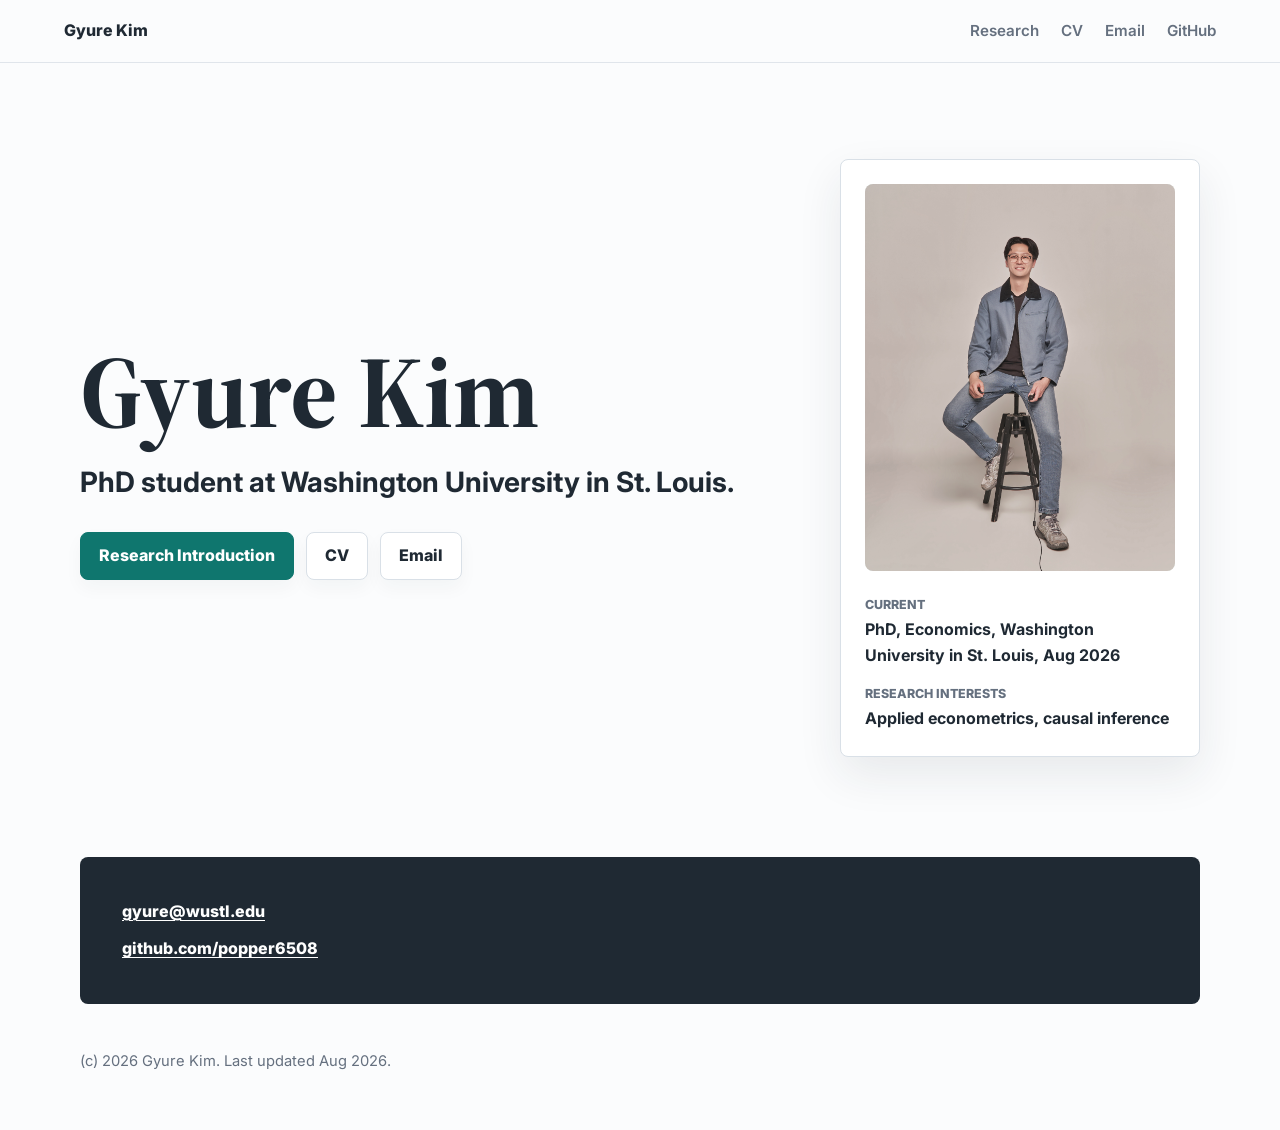
==== commit 094a721e: "Update_Correction_260812" ====
--- a/index.html
+++ b/index.html
@@ -28,9 +28,9 @@
         <p class="subtitle">
           PhD student at Washington University in St. Louis.
         </p>
-        <p class="intro">
-          I am currently an PhD student in Economics at Washington University in St. Louis. My work focuses on applied econometrics and causal inference.
-        </p>
+        <!-- <p class="intro">
+          I am currently a PhD student in Economics at Washington University in St. Louis. My work focuses on applied econometrics and causal inference.
+        </p> -->
         <div class="actions" aria-label="Important links">
           <a class="button primary" href="research.html">Research Introduction</a>
           <a class="button" href="cv.html">CV</a>
@@ -46,7 +46,7 @@
             <dd>PhD, Economics, Washington University in St. Louis, Aug 2026</dd>
           </div>
           <div>
-            <dt>Research</dt>
+            <dt>Research Interests</dt>
             <dd>Applied econometrics, causal inference</dd>
           </div>
         </dl>
